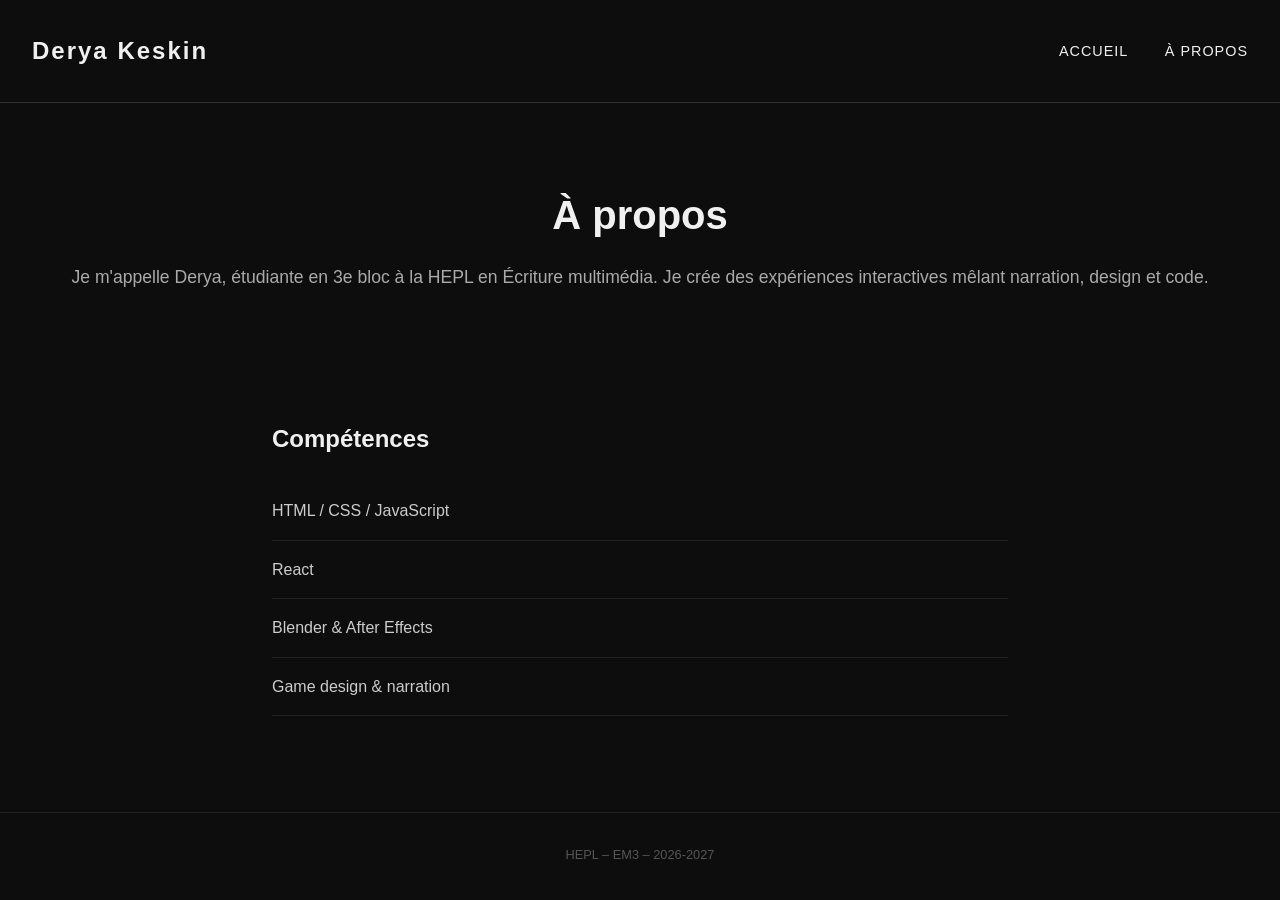
==== a-propos.html @ dadad11c "Ajoute les fichiers HTML et CSS de base" ====
<!doctype html>
<html lang="fr">
  <head>
    <meta charset="UTF-8" />
    <meta name="viewport" content="width=device-width, initial-scale=1.0" />
    <title>À propos – Derya Keskin</title>
    <link rel="stylesheet" href="style.css" />
  </head>
  <body>
    <header>
      <h1>Derya Keskin</h1>
      <nav>
        <a href="index.html">Accueil</a>
        <a href="a-propos.html">À propos</a>
      </nav>
    </header>
    <main>
      <section class="hero">
        <h2>À propos</h2>
        <p>
          Je m'appelle Derya, étudiante en 3e bloc à la HEPL en Écriture
          multimédia. Je crée des expériences interactives mêlant narration,
          design et code.
        </p>
      </section>
      <section class="projets">
        <h2>Compétences</h2>
        <ul>
          <li>HTML / CSS / JavaScript</li>
          <li>React</li>
          <li>Blender & After Effects</li>
          <li>Game design & narration</li>
        </ul>
      </section>
    </main>
    <footer>
      <p>HEPL – EM3 – 2026-2027</p>
    </footer>
  </body>
</html>
---- style.css ----
* {
  margin: 0;
  padding: 0;
  box-sizing: border-box;
}

body {
  background-color: #0d0d0d;
  color: #f0f0f0;
  font-family: "Segoe UI", sans-serif;
  line-height: 1.6;
}

header {
  display: flex;
  justify-content: space-between;
  align-items: center;
  padding: 2rem;
  border-bottom: 1px solid #333;
}

header h1 {
  font-size: 1.5rem;
  letter-spacing: 2px;
}

nav a {
  color: #f0f0f0;
  text-decoration: none;
  margin-left: 2rem;
  font-size: 0.9rem;
  text-transform: uppercase;
  letter-spacing: 1px;
}

nav a:hover {
  color: #fff;
  text-decoration: underline;
}

.hero {
  padding: 5rem 2rem;
  text-align: center;
}

.hero h2 {
  font-size: 2.5rem;
  margin-bottom: 1rem;
}

.hero p {
  color: #aaa;
  font-size: 1.1rem;
}

.projets {
  padding: 3rem 2rem;
  max-width: 800px;
  margin: 0 auto;
}

.projets h2 {
  margin-bottom: 1.5rem;
  font-size: 1.5rem;
}

.projets ul {
  list-style: none;
}

.projets li {
  padding: 1rem 0;
  border-bottom: 1px solid #222;
  color: #ccc;
}

footer {
  text-align: center;
  padding: 2rem;
  color: #555;
  font-size: 0.8rem;
  border-top: 1px solid #222;
  margin-top: 3rem;
}
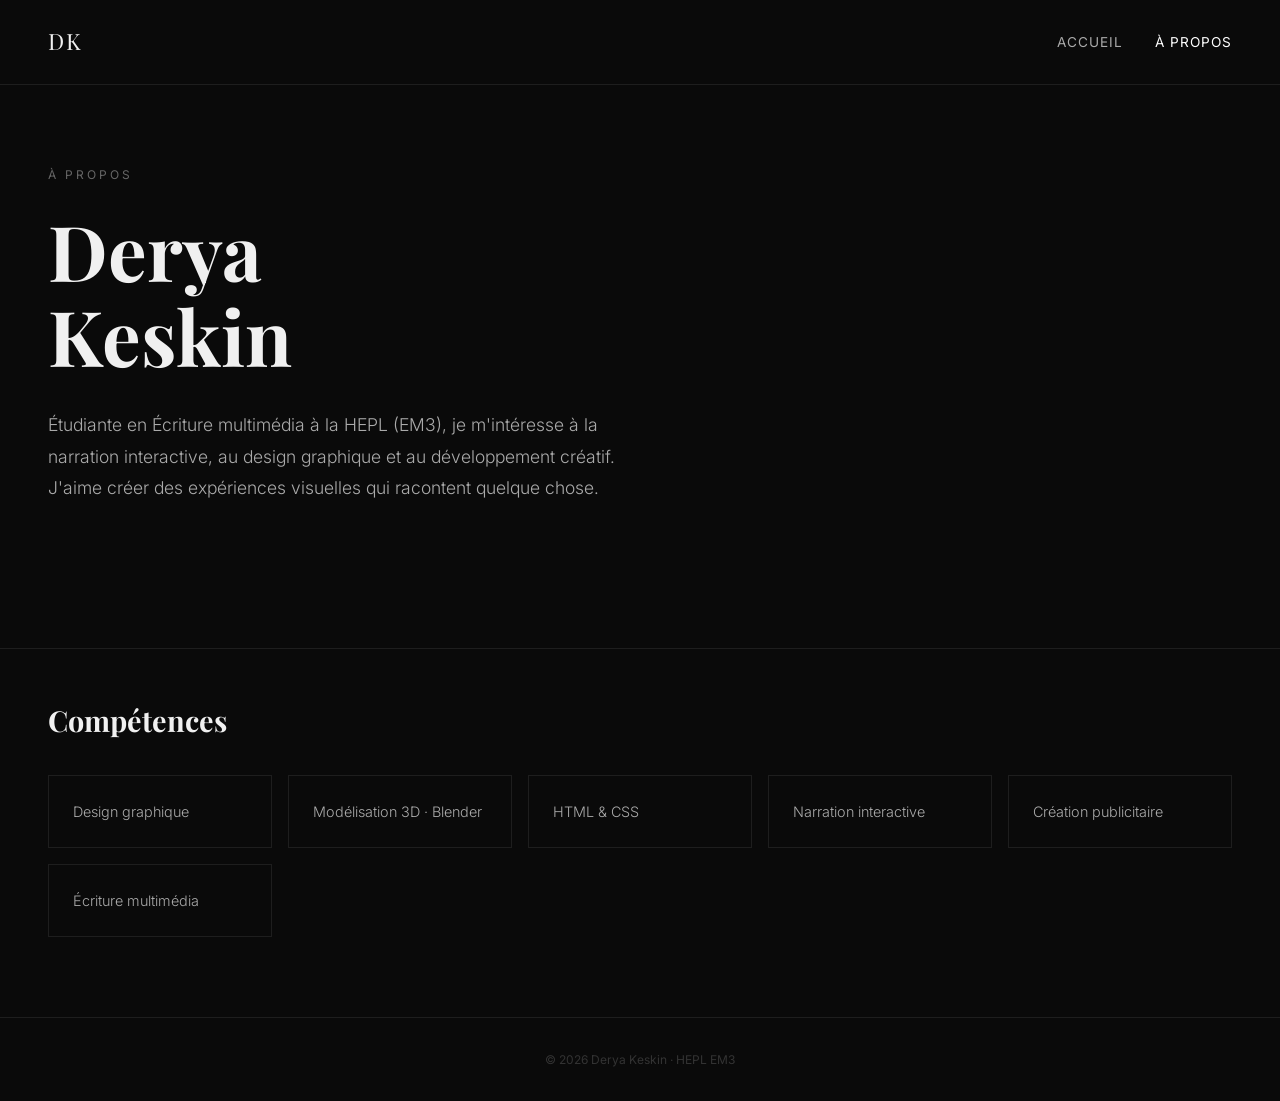
==== commit 0878ab1a: "Améliore le design : nouvelle typographie et mise en page" ====
--- a/a-propos.html
+++ b/a-propos.html
@@ -4,37 +4,46 @@
     <meta charset="UTF-8" />
     <meta name="viewport" content="width=device-width, initial-scale=1.0" />
     <title>À propos – Derya Keskin</title>
+    <link rel="preconnect" href="https://fonts.googleapis.com" />
+    <link
+      href="https://fonts.googleapis.com/css2?family=Inter:wght@300;400;600&family=Playfair+Display:wght@700&display=swap"
+      rel="stylesheet"
+    />
     <link rel="stylesheet" href="style.css" />
   </head>
   <body>
-    <header>
-      <h1>Derya Keskin</h1>
-      <nav>
-        <a href="index.html">Accueil</a>
-        <a href="a-propos.html">À propos</a>
-      </nav>
-    </header>
-    <main>
-      <section class="hero">
-        <h2>À propos</h2>
-        <p>
-          Je m'appelle Derya, étudiante en 3e bloc à la HEPL en Écriture
-          multimédia. Je crée des expériences interactives mêlant narration,
-          design et code.
-        </p>
-      </section>
-      <section class="projets">
-        <h2>Compétences</h2>
-        <ul>
-          <li>HTML / CSS / JavaScript</li>
-          <li>React</li>
-          <li>Blender & After Effects</li>
-          <li>Game design & narration</li>
-        </ul>
-      </section>
-    </main>
+    <nav>
+      <span class="logo">DK</span>
+      <ul>
+        <li><a href="index.html">Accueil</a></li>
+        <li><a href="a-propos.html" class="active">À propos</a></li>
+      </ul>
+    </nav>
+
+    <section class="apropos">
+      <p class="tag">À propos</p>
+      <h1>Derya<br />Keskin</h1>
+      <p class="intro">
+        Étudiante en Écriture multimédia à la HEPL (EM3), je m'intéresse à la
+        narration interactive, au design graphique et au développement créatif.
+        J'aime créer des expériences visuelles qui racontent quelque chose.
+      </p>
+    </section>
+
+    <section class="competences">
+      <h2>Compétences</h2>
+      <div class="competences-grid">
+        <div class="comp-item">Design graphique</div>
+        <div class="comp-item">Modélisation 3D · Blender</div>
+        <div class="comp-item">HTML & CSS</div>
+        <div class="comp-item">Narration interactive</div>
+        <div class="comp-item">Création publicitaire</div>
+        <div class="comp-item">Écriture multimédia</div>
+      </div>
+    </section>
+
     <footer>
-      <p>HEPL – EM3 – 2026-2027</p>
+      <p>© 2026 Derya Keskin · HEPL EM3</p>
     </footer>
   </body>
 </html>
--- a/style.css
+++ b/style.css
@@ -5,80 +5,209 @@
 }
 
 body {
-  background-color: #0d0d0d;
+  background-color: #0a0a0a;
   color: #f0f0f0;
-  font-family: "Segoe UI", sans-serif;
+  font-family: "Inter", sans-serif;
   line-height: 1.6;
 }
 
-header {
+/* NAV */
+nav {
   display: flex;
   justify-content: space-between;
   align-items: center;
-  padding: 2rem;
-  border-bottom: 1px solid #333;
-}
-
-header h1 {
-  font-size: 1.5rem;
+  padding: 1.5rem 3rem;
+  border-bottom: 1px solid #1e1e1e;
+  position: sticky;
+  top: 0;
+  background: #0a0a0a;
+  z-index: 10;
+}
+
+.logo {
+  font-family: "Playfair Display", serif;
+  font-size: 1.4rem;
   letter-spacing: 2px;
 }
 
+nav ul {
+  list-style: none;
+  display: flex;
+  gap: 2rem;
+}
+
 nav a {
-  color: #f0f0f0;
+  color: #aaa;
   text-decoration: none;
-  margin-left: 2rem;
-  font-size: 0.9rem;
+  font-size: 0.85rem;
   text-transform: uppercase;
   letter-spacing: 1px;
-}
-
-nav a:hover {
+  transition: color 0.2s;
+}
+
+nav a:hover,
+nav a.active {
   color: #fff;
-  text-decoration: underline;
-}
-
+}
+
+/* HERO */
 .hero {
-  padding: 5rem 2rem;
-  text-align: center;
-}
-
-.hero h2 {
-  font-size: 2.5rem;
-  margin-bottom: 1rem;
-}
-
-.hero p {
+  min-height: 85vh;
+  display: flex;
+  align-items: center;
+  padding: 4rem 3rem;
+}
+
+.tag {
+  font-size: 0.75rem;
+  text-transform: uppercase;
+  letter-spacing: 3px;
+  color: #666;
+  margin-bottom: 1.5rem;
+}
+
+.hero h1 {
+  font-family: "Playfair Display", serif;
+  font-size: clamp(4rem, 10vw, 8rem);
+  line-height: 1;
+  margin-bottom: 1.5rem;
+}
+
+.subtitle {
+  color: #888;
+  font-size: 1.1rem;
+  max-width: 450px;
+  margin-bottom: 2.5rem;
+  font-weight: 300;
+}
+
+.btn {
+  display: inline-block;
+  padding: 0.9rem 2rem;
+  border: 1px solid #fff;
+  color: #fff;
+  text-decoration: none;
+  font-size: 0.85rem;
+  letter-spacing: 1px;
+  transition:
+    background 0.2s,
+    color 0.2s;
+}
+
+.btn:hover {
+  background: #fff;
+  color: #0a0a0a;
+}
+
+/* PROJETS */
+.projets {
+  padding: 5rem 3rem;
+  border-top: 1px solid #1e1e1e;
+}
+
+.projets h2 {
+  font-family: "Playfair Display", serif;
+  font-size: 2rem;
+  margin-bottom: 3rem;
+}
+
+.grid {
+  display: grid;
+  grid-template-columns: repeat(auto-fit, minmax(260px, 1fr));
+  gap: 1.5rem;
+}
+
+.card {
+  border: 1px solid #1e1e1e;
+  padding: 2rem;
+  transition:
+    border-color 0.2s,
+    transform 0.2s;
+}
+
+.card:hover {
+  border-color: #444;
+  transform: translateY(-4px);
+}
+
+.card-tag {
+  font-size: 0.7rem;
+  text-transform: uppercase;
+  letter-spacing: 2px;
+  color: #666;
+  display: block;
+  margin-bottom: 0.8rem;
+}
+
+.card h3 {
+  font-size: 1.2rem;
+  margin-bottom: 0.5rem;
+}
+
+.card p {
+  color: #777;
+  font-size: 0.9rem;
+  font-weight: 300;
+}
+
+/* À PROPOS */
+.apropos {
+  padding: 5rem 3rem;
+  max-width: 900px;
+}
+
+.apropos h1 {
+  font-family: "Playfair Display", serif;
+  font-size: clamp(2.5rem, 6vw, 5rem);
+  margin-bottom: 2rem;
+  line-height: 1.1;
+}
+
+.apropos .intro {
   color: #aaa;
   font-size: 1.1rem;
-}
-
-.projets {
-  padding: 3rem 2rem;
-  max-width: 800px;
-  margin: 0 auto;
-}
-
-.projets h2 {
-  margin-bottom: 1.5rem;
-  font-size: 1.5rem;
-}
-
-.projets ul {
-  list-style: none;
-}
-
-.projets li {
-  padding: 1rem 0;
-  border-bottom: 1px solid #222;
-  color: #ccc;
-}
-
+  font-weight: 300;
+  max-width: 600px;
+  margin-bottom: 4rem;
+  line-height: 1.8;
+}
+
+.competences {
+  padding: 3rem;
+  border-top: 1px solid #1e1e1e;
+}
+
+.competences h2 {
+  font-family: "Playfair Display", serif;
+  font-size: 1.8rem;
+  margin-bottom: 2rem;
+}
+
+.competences-grid {
+  display: grid;
+  grid-template-columns: repeat(auto-fit, minmax(200px, 1fr));
+  gap: 1rem;
+}
+
+.comp-item {
+  border: 1px solid #1e1e1e;
+  padding: 1.5rem;
+  font-size: 0.9rem;
+  color: #aaa;
+  font-weight: 300;
+  transition: border-color 0.2s;
+}
+
+.comp-item:hover {
+  border-color: #444;
+}
+
+/* FOOTER */
 footer {
   text-align: center;
   padding: 2rem;
-  color: #555;
-  font-size: 0.8rem;
-  border-top: 1px solid #222;
-  margin-top: 3rem;
-}
+  color: #333;
+  font-size: 0.75rem;
+  border-top: 1px solid #1e1e1e;
+  margin-top: 2rem;
+}
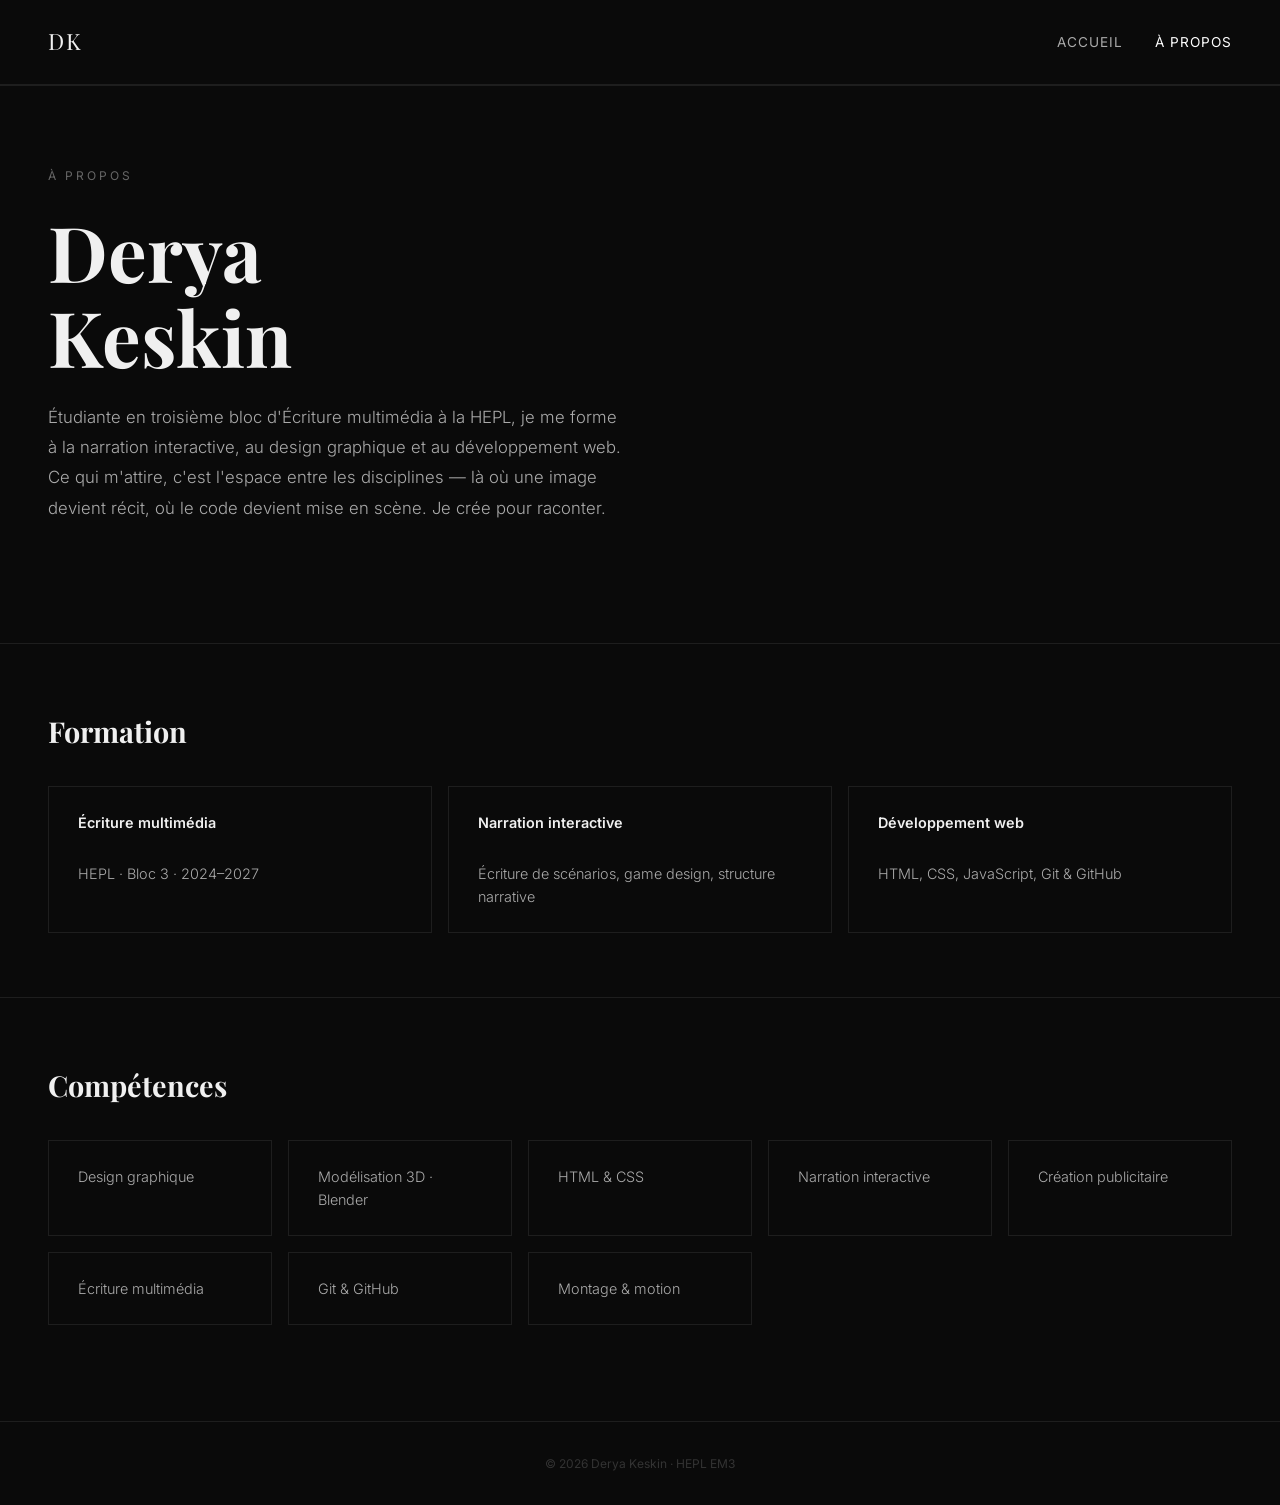
==== commit 1d66b10a: "Peaufine le CSS et nettoie les styles inline" ====
--- a/a-propos.html
+++ b/a-propos.html
@@ -24,10 +24,29 @@
       <p class="tag">À propos</p>
       <h1>Derya<br />Keskin</h1>
       <p class="intro">
-        Étudiante en Écriture multimédia à la HEPL (EM3), je m'intéresse à la
-        narration interactive, au design graphique et au développement créatif.
-        J'aime créer des expériences visuelles qui racontent quelque chose.
+        Étudiante en troisième bloc d'Écriture multimédia à la HEPL, je me forme
+        à la narration interactive, au design graphique et au développement web.
+        Ce qui m'attire, c'est l'espace entre les disciplines — là où une image
+        devient récit, où le code devient mise en scène. Je crée pour raconter.
       </p>
+    </section>
+
+    <section class="competences">
+      <h2>Formation</h2>
+      <div class="competences-grid">
+        <div class="comp-item">
+          <strong>Écriture multimédia</strong><br />
+          HEPL · Bloc 3 · 2024–2027
+        </div>
+        <div class="comp-item">
+          <strong>Narration interactive</strong><br />
+          Écriture de scénarios, game design, structure narrative
+        </div>
+        <div class="comp-item">
+          <strong>Développement web</strong><br />
+          HTML, CSS, JavaScript, Git & GitHub
+        </div>
+      </div>
     </section>
 
     <section class="competences">
@@ -39,6 +58,8 @@
         <div class="comp-item">Narration interactive</div>
         <div class="comp-item">Création publicitaire</div>
         <div class="comp-item">Écriture multimédia</div>
+        <div class="comp-item">Git & GitHub</div>
+        <div class="comp-item">Montage & motion</div>
       </div>
     </section>
 
--- a/style.css
+++ b/style.css
@@ -52,7 +52,7 @@
 
 /* HERO */
 .hero {
-  min-height: 85vh;
+  min-height: 75vh;
   display: flex;
   align-items: center;
   padding: 4rem 3rem;
@@ -150,30 +150,31 @@
   font-weight: 300;
 }
 
-/* À PROPOS */
+/* SECTION GÉNÉRIQUE (accueil + à propos) */
 .apropos {
   padding: 5rem 3rem;
-  max-width: 900px;
+  border-top: 1px solid #1e1e1e;
 }
 
 .apropos h1 {
   font-family: "Playfair Display", serif;
   font-size: clamp(2.5rem, 6vw, 5rem);
-  margin-bottom: 2rem;
+  margin-bottom: 1.5rem;
   line-height: 1.1;
 }
 
 .apropos .intro {
   color: #aaa;
-  font-size: 1.1rem;
-  font-weight: 300;
-  max-width: 600px;
-  margin-bottom: 4rem;
+  font-size: 1.05rem;
+  font-weight: 300;
+  max-width: 580px;
+  margin-bottom: 2.5rem;
   line-height: 1.8;
 }
 
+/* COMPÉTENCES */
 .competences {
-  padding: 3rem;
+  padding: 4rem 3rem;
   border-top: 1px solid #1e1e1e;
 }
 
@@ -185,17 +186,25 @@
 
 .competences-grid {
   display: grid;
-  grid-template-columns: repeat(auto-fit, minmax(200px, 1fr));
+  grid-template-columns: repeat(auto-fit, minmax(220px, 1fr));
   gap: 1rem;
 }
 
 .comp-item {
   border: 1px solid #1e1e1e;
-  padding: 1.5rem;
+  padding: 1.5rem 1.8rem;
   font-size: 0.9rem;
   color: #aaa;
   font-weight: 300;
+  line-height: 1.6;
   transition: border-color 0.2s;
+}
+
+.comp-item strong {
+  display: block;
+  color: #f0f0f0;
+  font-weight: 600;
+  margin-bottom: 0.3rem;
 }
 
 .comp-item:hover {
